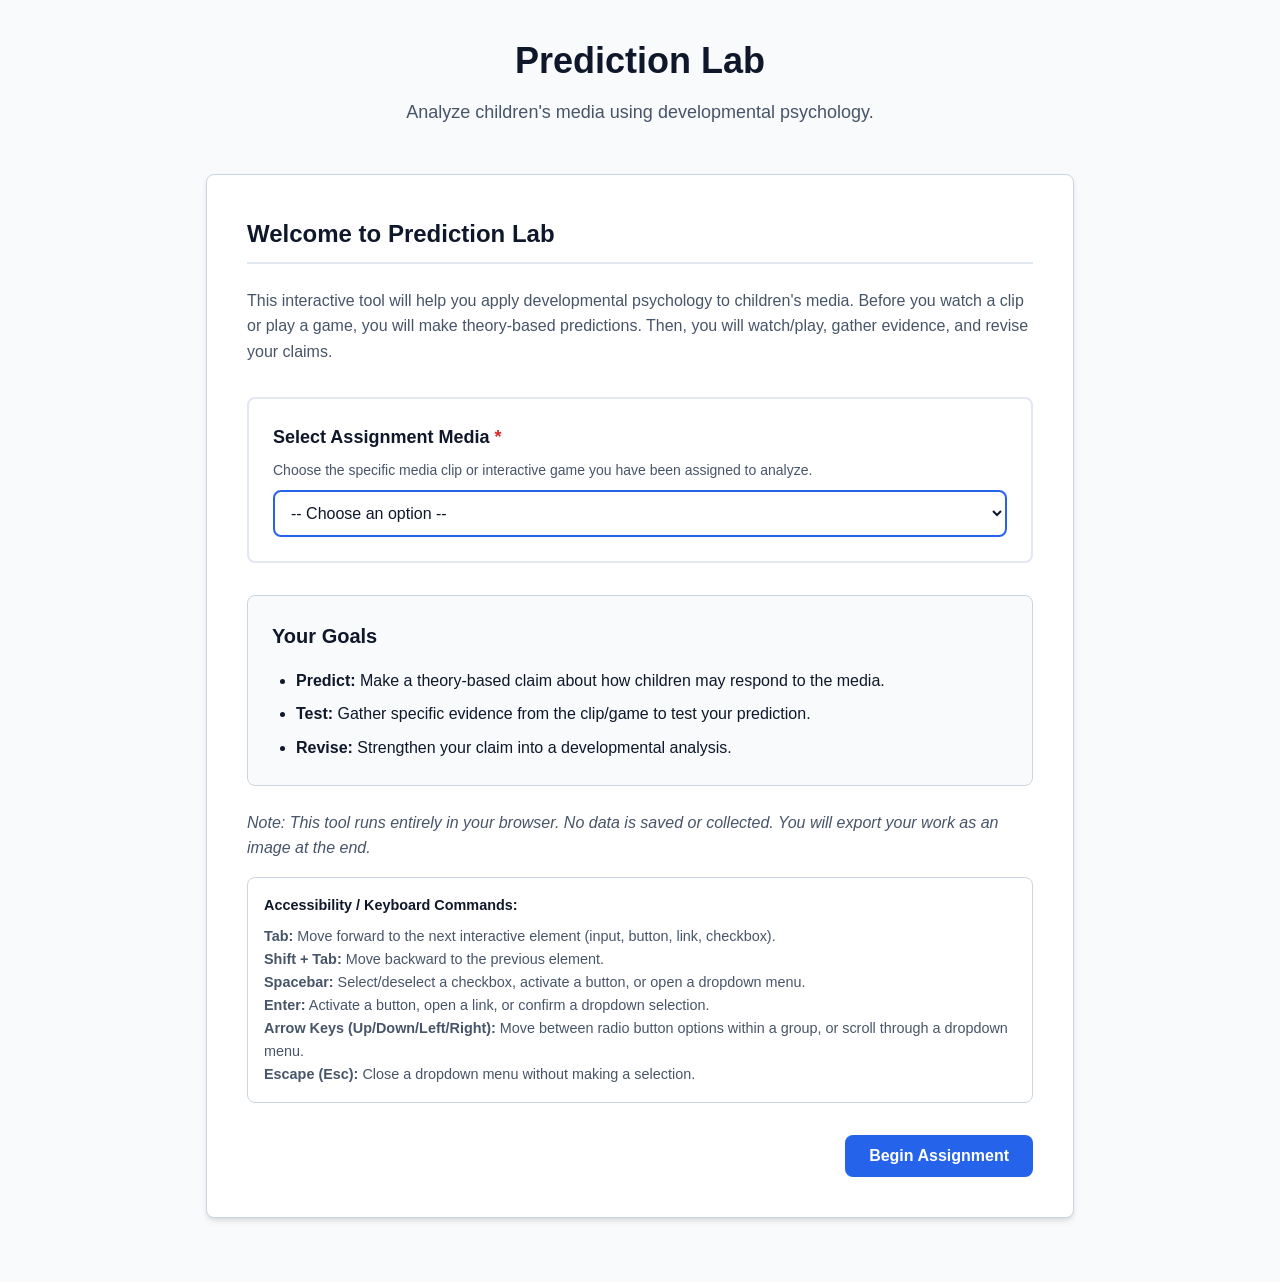
==== index.html @ ce00f53b "Files Upload" ====
<!DOCTYPE html>
<html lang="en">
<head>
    <meta charset="UTF-8">
    <meta name="viewport" content="width=device-width, initial-scale=1.0">
    <title>Prediction Lab</title>
    <!-- html2canvas for PNG export only -->
    <script src="https://cdnjs.cloudflare.com/ajax/libs/html2canvas/1.4.1/html2canvas.min.js"></script>
    <!-- Link to external CSS -->
    <link rel="stylesheet" href="style.css">
</head>
<body>

<div class="app-container">
    <header>
        <h1>Prediction Lab</h1>
        <p class="subtitle">Analyze children's media using developmental psychology.</p>
    </header>

    <div class="progress-container" id="progress-container" aria-hidden="true">
        <div class="progress-steps" id="progress-steps">
            <!-- Dynamically populated -->
        </div>
    </div>

    <main>
        <!-- STEP 1: Welcome -->
        <div class="panel active" id="step-1" role="region" aria-labelledby="h-step-1">
            <h2 id="h-step-1" class="step-focus-target" tabindex="-1">Welcome to Prediction Lab</h2>
            <p>This interactive tool will help you apply developmental psychology to children's media. Before you watch a clip or play a game, you will make theory-based predictions. Then, you will watch/play, gather evidence, and revise your claims.</p>
            
            <div style="background: var(--surface-color); padding: 1.5rem; border-radius: var(--radius); border: 2px solid var(--secondary); margin: 2rem 0;">
                <div class="form-group" style="margin-bottom: 0;">
                    <label for="preset-media" style="font-size: 1.125rem;">Select Assignment Media <span style="color:#dc2626" aria-hidden="true">*</span></label>
                    <p class="help-text">Choose the specific media clip or interactive game you have been assigned to analyze.</p>
                    <select id="preset-media" style="font-size: 1rem; padding: 0.75rem; border: 2px solid var(--primary); cursor: pointer;" required>
                        <option value="">-- Choose an option --</option>
                        <option value="https://youtu.be/9PnbKL3wuH4?si=Tb7ULTC36zRyKpB6">Sesame Street: Me Want It (But Me Wait)</option>
                        <option value="https://youtu.be/cUWum01nY-U?si=J4p_b-upvSkeBC2V">Dora the Explorer: Learn Spanish!</option>
                        <option value="https://pbskids.org/games/play/alma-on-the-case/1603521">Alma's Way: Alma On the Case</option>
                        <option value="custom">Other / Custom Media Link</option>
                    </select>
                </div>
            </div>

            <div style="background: var(--bg-color); padding: 1.5rem; border-radius: var(--radius); margin-bottom: 1.5rem; border: 1px solid var(--border);">
                <h3>Your Goals</h3>
                <ul style="margin-left: 1.5rem; color: var(--text-main);">
                    <li style="margin-bottom: 0.5rem;"><strong>Predict:</strong> Make a theory-based claim about how children may respond to the media.</li>
                    <li style="margin-bottom: 0.5rem;"><strong>Test:</strong> Gather specific evidence from the clip/game to test your prediction.</li>
                    <li><strong>Revise:</strong> Strengthen your claim into a developmental analysis.</li>
                </ul>
            </div>
            
            <p><em>Note: This tool runs entirely in your browser. No data is saved or collected. You will export your work as an image at the end.</em></p>

            <div style="background: var(--surface-color); padding: 1rem; border-radius: var(--radius); border: 1px solid var(--border); margin-bottom: 1.5rem; font-size: 0.9rem;">
                <strong>Accessibility / Keyboard Commands:</strong>
                <p style="margin-top: 0.5rem; margin-bottom: 0;">
                  <strong>Tab:</strong> Move forward to the next interactive element (input, button, link, checkbox).<br>
                  <strong>Shift + Tab:</strong> Move backward to the previous element.<br>
                  <strong>Spacebar:</strong> Select/deselect a checkbox, activate a button, or open a dropdown menu.<br>
                  <strong>Enter:</strong> Activate a button, open a link, or confirm a dropdown selection.<br>
                  <strong>Arrow Keys (Up/Down/Left/Right):</strong> Move between radio button options within a group, or scroll through a dropdown menu.<br>
                  <strong>Escape (Esc):</strong> Close a dropdown menu without making a selection.
                </p>
            </div>
            
            <div class="btn-group right">
                <button class="btn-primary" onclick="beginAssignment()">Begin Assignment</button>
            </div>
        </div>

        <!-- STEP 2: Clip Setup -->
        <div class="panel" id="step-2" role="region" aria-labelledby="h-step-2">
            <h2 id="h-step-2" class="step-focus-target" tabindex="-1">Media Setup</h2>
            <p>Enter the details of the media clip or game you are analyzing.</p>
            
            <div class="form-group">
                <label for="show-title">Show / Game Title <span style="color:#dc2626" aria-hidden="true">*</span></label>
                <input type="text" id="show-title" placeholder="e.g., Sesame Street or Alma's Way" required>
            </div>
            
            <div class="form-group">
                <label for="clip-title">Episode or Specific Mini-Game</label>
                <input type="text" id="clip-title" placeholder="e.g., Cookie Monster Learns to Share">
            </div>

            <div class="form-group">
                <label for="yt-url">Media URL (YouTube or Game Link) <span style="color:#dc2626" aria-hidden="true">*</span></label>
                <span class="help-text">Paste the full link. Do not open or watch it yet!</span>
                <input type="url" id="yt-url" placeholder="https://..." required>
            </div>

            <div style="display: flex; gap: 1rem; flex-wrap: wrap;">
                <div class="form-group" style="flex: 1; min-width: 200px;">
                    <label for="age-group">Intended Age Group <span style="color:#dc2626" aria-hidden="true">*</span></label>
                    <input type="text" id="age-group" placeholder="e.g., Preschoolers (3-5 years)" required>
                </div>
                <div class="form-group" style="flex: 1; min-width: 200px;">
                    <label for="clip-length">Approximate Length</label>
                    <input type="text" id="clip-length" placeholder="e.g., 3 minutes">
                </div>
            </div>

            <div class="form-group">
                <label for="clip-context">Brief Context</label>
                <span class="help-text">What is the basic premise of this media or character? (1-2 sentences)</span>
                <textarea id="clip-context" placeholder="Enter brief context here..."></textarea>
            </div>

            <div class="btn-group">
                <button class="btn-secondary" onclick="prevStep(1)">Back</button>
                <button class="btn-primary" onclick="validateAndNext(2, 3)">Continue to Predictions</button>
            </div>
        </div>

        <!-- STEP 3: Pre-Viewing Predictions -->
        <div class="panel" id="step-3" role="region" aria-labelledby="h-step-3">
            <h2 id="h-step-3" class="step-focus-target" tabindex="-1">Pre-Viewing Predictions</h2>
            <div class="yt-reminder">
                <svg width="24" height="24" viewBox="0 0 24 24" fill="none" stroke="currentColor" stroke-width="2" stroke-linecap="round" stroke-linejoin="round"><path d="M10.29 3.86L1.82 18a2 2 0 0 0 1.71 3h16.94a2 2 0 0 0 1.71-3L13.71 3.86a2 2 0 0 0-3.42 0z"></path><line x1="12" y1="9" x2="12" y2="13"></line><line x1="12" y1="17" x2="12.01" y2="17"></line></svg>
                Important: Complete these predictions based on the title and context BEFORE watching or playing.
            </div>
            
            <p>Based on what you know about the intended age group and the premise, make your predictions.</p>

            <div class="form-group">
                <label for="pred-teach">1. What is this media likely trying to teach, support, or communicate?</label>
                <textarea id="pred-teach" class="coached-input" placeholder="The creators likely want children to learn..."></textarea>
                <div class="coaching-cue" aria-live="polite"></div>
            </div>

            <div class="form-group">
                <label for="pred-attention">2. What parts of the media are children likely to pay the most attention to?</label>
                <textarea id="pred-attention" class="coached-input" placeholder="Children will probably focus on..."></textarea>
                <div class="coaching-cue" aria-live="polite"></div>
            </div>

            <div class="form-group">
                <label for="pred-learn">3. What might children learn correctly from this experience?</label>
                <textarea id="pred-learn" class="coached-input" placeholder="They are likely to successfully grasp..."></textarea>
                <div class="coaching-cue" aria-live="polite"></div>
            </div>

            <div class="form-group">
                <label for="pred-miss">4. What might children misunderstand, miss, or oversimplify?</label>
                <textarea id="pred-miss" class="coached-input" placeholder="Because of their developmental stage, they might misunderstand..."></textarea>
                <div class="coaching-cue" aria-live="polite"></div>
            </div>

            <div class="btn-group">
                <button class="btn-secondary" onclick="prevStep(2)">Back</button>
                <button class="btn-primary" onclick="validateAndNext(3, 4)">Ready to Watch/Play</button>
            </div>
        </div>

        <!-- STEP 4: Watch Step -->
        <div class="panel" id="step-4" role="region" aria-labelledby="h-step-4">
            <h2 id="h-step-4" class="step-focus-target" tabindex="-1">Experience the Media</h2>
            
            <div class="yt-preview" id="yt-preview-container">
                <h3 id="display-show-title">Show Title</h3>
                <p id="display-clip-title" style="margin-bottom: 1.5rem;"></p>
                <img id="yt-thumbnail" src="" alt="Thumbnail Preview" style="display:none;">
                <br>
                <button class="btn-outline" onclick="openMedia()" id="btn-open-media">
                    <svg style="vertical-align: middle; margin-right: 8px;" width="20" height="20" viewBox="0 0 24 24" fill="currentColor"><path d="M23.498 6.186a3.016 3.016 0 0 0-2.122-2.136C19.505 3.545 12 3.545 12 3.545s-7.505 0-9.377.505A3.017 3.017 0 0 0 .502 6.186C0 8.07 0 12 0 12s0 3.93.502 5.814a3.016 3.016 0 0 0 2.122 2.136c1.871.505 9.376.505 9.376.505s7.505 0 9.377-.505a3.015 3.015 0 0 0 2.122-2.136C24 15.93 24 12 24 12s0-3.93-.502-5.814zM9.545 15.568V8.432L15.818 12l-6.273 3.568z"/></svg>
                    Open Media Link <span class="sr-only">(opens in a new tab)</span>
                </button>
            </div>

            <div class="checkbox-wrapper">
                <input type="checkbox" id="watched-confirm">
                <label for="watched-confirm"><strong>I have viewed or played the media completely</strong> and I am ready to analyze it using a developmental lens.</label>
            </div>

            <div class="btn-group">
                <button class="btn-secondary" onclick="prevStep(3)">Back</button>
                <button class="btn-primary" onclick="validateWatchAndNext()">Continue to Theory Lens</button>
            </div>
        </div>

        <!-- STEP 5: Theory Lens -->
        <div class="panel" id="step-5" role="region" aria-labelledby="h-step-5">
            <h2 id="h-step-5" class="step-focus-target" tabindex="-1">Select Theory Lens</h2>
            <p>Select <strong>one or two</strong> developmental concepts that are most relevant to analyzing this media.</p>
            
            <div class="theory-grid" id="theory-grid">
                <!-- Populated by JS -->
            </div>

            <div class="btn-group">
                <button class="btn-secondary" onclick="prevStep(4)">Back</button>
                <button class="btn-primary" onclick="validateTheoryAndNext()">Continue to Evidence</button>
            </div>
        </div>

        <!-- STEP 6: Evidence Collection -->
        <div class="panel" id="step-6" role="region" aria-labelledby="h-step-6">
            <h2 id="h-step-6" class="step-focus-target" tabindex="-1">Evidence Collection</h2>
            <p>Identify specific moments in the media that connect to your chosen theory lenses. Ask yourself: <em>Does this moment support or challenge my original predictions?</em></p>
            
            <div id="evidence-container" class="evidence-list">
                <!-- Dynamic Evidence Cards Go Here -->
            </div>

            <button class="btn-outline" style="margin-top: 1.5rem; width: 100%; border-style: dashed;" onclick="addEvidenceCard()">+ Add Another Piece of Evidence</button>

            <div class="btn-group">
                <button class="btn-secondary" onclick="prevStep(5)">Back</button>
                <button class="btn-primary" onclick="nextStep(7)">Continue to Revision</button>
            </div>
        </div>

        <!-- STEP 7: Prediction Check & Revision -->
        <div class="panel" id="step-7" role="region" aria-labelledby="h-step-7">
            <h2 id="h-step-7" class="step-focus-target" tabindex="-1">Prediction Check & Revision</h2>
            <p>Review your initial predictions against the evidence you just gathered. Select a status and provide a brief explanation for how your thinking has evolved.</p>

            <div id="revision-container">
                <!-- Dynamically populated based on Step 3 -->
            </div>

            <div class="btn-group">
                <button class="btn-secondary" onclick="prevStep(6)">Back</button>
                <button class="btn-primary" onclick="nextStep(8)">Continue to Synthesis</button>
            </div>
        </div>

        <!-- STEP 8: Final Synthesis & Export -->
        <div class="panel" id="step-8" role="region" aria-labelledby="h-step-8">
            <h2 id="h-step-8" class="step-focus-target" tabindex="-1">Final Synthesis</h2>
            <p>Synthesize your analysis into a final conclusion.</p>

            <div class="form-group">
                <label for="synth-takeaway">Based on your evidence, what is a child most likely to take away from this media?</label>
                <textarea id="synth-takeaway" class="coached-input"></textarea>
                <div class="coaching-cue" aria-live="polite"></div>
            </div>

            <div class="form-group">
                <label for="synth-impact">What is the likely emotional, attentional, or learning impact?</label>
                <textarea id="synth-impact" class="coached-input"></textarea>
                <div class="coaching-cue" aria-live="polite"></div>
            </div>

            <div class="form-group">
                <label for="synth-limitation">What is one possible limitation, confusion point, or missed opportunity in the media?</label>
                <textarea id="synth-limitation" class="coached-input"></textarea>
                <div class="coaching-cue" aria-live="polite"></div>
            </div>

            <div class="form-group">
                <label for="synth-effectiveness">Overall, how developmentally effective is this for its intended audience?</label>
                <textarea id="synth-effectiveness" class="coached-input"></textarea>
                <div class="coaching-cue" aria-live="polite"></div>
            </div>

            <div class="form-group">
                <label for="synth-change">What is one change that would make the media more developmentally effective?</label>
                <textarea id="synth-change" class="coached-input"></textarea>
                <div class="coaching-cue" aria-live="polite"></div>
            </div>

            <div style="background: #eff6ff; padding: 1.5rem; border-radius: var(--radius); border: 1px solid var(--primary); text-align: center; margin-top: 2rem;">
                <h3 style="color: var(--primary);">Assignment Complete!</h3>
                <p>Review your answers above. When you are ready, export your analysis as a polished image file to submit.</p>
                <button class="btn-primary" style="font-size: 1.125rem; padding: 1rem 2rem;" onclick="generateExport()" id="btn-export">Export as PNG</button>
            </div>

            <div class="btn-group">
                <button class="btn-secondary" onclick="prevStep(7)">Back</button>
            </div>
        </div>
    </main>

    <!-- Hidden Export Template for html2canvas -->
    <div id="export-view" aria-hidden="true">
        <div class="export-header">
            <div class="export-title">Prediction Lab Analysis</div>
            <div class="export-meta" id="ex-show"><strong>Show / Game:</strong> <span></span></div>
            <div class="export-meta" id="ex-clip"><strong>Clip / Detail:</strong> <span></span></div>
            <div class="export-meta" id="ex-url"><strong>URL:</strong> <span></span></div>
            <div class="export-meta" id="ex-age"><strong>Target Age:</strong> <span></span></div>
            <div class="export-meta" id="ex-context"><strong>Context:</strong> <span></span></div>
        </div>

        <div class="export-section">
            <div class="export-h2">1. Pre-Viewing Predictions vs. Revisions</div>
            <div id="ex-revisions-container"></div>
        </div>

        <div class="export-section">
            <div class="export-h2">2. Selected Theory Lenses</div>
            <div id="ex-theories" style="margin-bottom: 10px;"></div>
        </div>

        <div class="export-section">
            <div class="export-h2">3. Gathered Evidence</div>
            <div id="ex-evidence-container"></div>
        </div>

        <div class="export-section">
            <div class="export-h2">4. Final Synthesis</div>
            <div class="export-qa">
                <div class="export-q">Likely Takeaway:</div>
                <div class="export-a" id="ex-takeaway"></div>
            </div>
            <div class="export-qa">
                <div class="export-q">Developmental Impact:</div>
                <div class="export-a" id="ex-impact"></div>
            </div>
            <div class="export-qa">
                <div class="export-q">Limitation / Missed Opportunity:</div>
                <div class="export-a" id="ex-limitation"></div>
            </div>
            <div class="export-qa">
                <div class="export-q">Overall Effectiveness:</div>
                <div class="export-a" id="ex-effectiveness"></div>
            </div>
            <div class="export-qa">
                <div class="export-q">Suggested Change:</div>
                <div class="export-a" id="ex-change"></div>
            </div>
        </div>
    </div>
</div>

<!-- Link to external JavaScript -->
<script src="script.js"></script>
</body>
</html>
---- style.css ----
:root {
    /* Colors: Academic, warm, modern */
    --bg-color: #f8fafc;
    --surface-color: #ffffff;
    --text-main: #0f172a;
    --text-muted: #475569;
    --primary: #2563eb;
    --primary-hover: #1d4ed8;
    --secondary: #e2e8f0;
    --secondary-hover: #cbd5e1;
    --accent: #0ea5e9;
    --success: #047857; /* Darkened for WCAG AA contrast readability */
    --warning: #b45309; /* Darkened for WCAG AA contrast readability */
    --border: #cbd5e1;
    --focus-ring: rgba(37, 99, 235, 0.5);
    --radius: 8px;
    --shadow: 0 4px 6px -1px rgba(0, 0, 0, 0.1), 0 2px 4px -1px rgba(0, 0, 0, 0.06);
    --font-family: -apple-system, BlinkMacSystemFont, "Segoe UI", Roboto, Helvetica, Arial, sans-serif;
}

* { box-sizing: border-box; margin: 0; padding: 0; }

body {
    font-family: var(--font-family);
    background-color: var(--bg-color);
    color: var(--text-main);
    line-height: 1.6;
    -webkit-font-smoothing: antialiased;
}

/* Layout & Container */
.app-container {
    max-width: 900px;
    margin: 0 auto;
    padding: 2rem 1rem;
    min-height: 100vh;
    display: flex;
    flex-direction: column;
}

header {
    text-align: center;
    margin-bottom: 2rem;
}

h1 { font-size: 2.25rem; font-weight: 700; color: var(--text-main); margin-bottom: 0.5rem; }
h2 { font-size: 1.5rem; font-weight: 600; margin-bottom: 1.5rem; color: var(--text-main); border-bottom: 2px solid var(--secondary); padding-bottom: 0.5rem;}
h3 { font-size: 1.25rem; font-weight: 600; margin-bottom: 1rem; color: var(--text-main); }
p { margin-bottom: 1rem; color: var(--text-muted); }

.subtitle { font-size: 1.125rem; color: var(--text-muted); }

/* Progress Indicator */
.progress-container {
    display: none; /* hidden on welcome screen */
    margin-bottom: 2rem;
    background: var(--surface-color);
    padding: 1rem;
    border-radius: var(--radius);
    box-shadow: var(--shadow);
    border: 1px solid var(--border);
}
.progress-steps {
    display: flex;
    justify-content: space-between;
    position: relative;
}
.progress-steps::before {
    content: ''; position: absolute; top: 50%; left: 0; right: 0;
    height: 2px; background: var(--secondary); z-index: 1;
    transform: translateY(-50%);
}
.step-indicator {
    width: 32px; height: 32px; border-radius: 50%;
    background: var(--secondary); color: var(--text-muted);
    display: flex; align-items: center; justify-content: center;
    font-weight: bold; z-index: 2; position: relative;
    transition: all 0.3s ease;
}
.step-indicator.active { background: var(--primary); color: white; box-shadow: 0 0 0 4px var(--focus-ring); }
.step-indicator.completed { background: var(--success); color: white; }

/* Panels */
.panel {
    background: var(--surface-color);
    padding: 2.5rem;
    border-radius: var(--radius);
    box-shadow: var(--shadow);
    border: 1px solid var(--border);
    margin-bottom: 2rem;
    display: none;
    animation: fadeIn 0.4s ease;
}
.panel.active { display: block; }

@keyframes fadeIn { from { opacity: 0; transform: translateY(10px); } to { opacity: 1; transform: translateY(0); } }

/* Forms */
.form-group { margin-bottom: 1.5rem; }
label { display: block; font-weight: 600; margin-bottom: 0.5rem; color: var(--text-main); }
.help-text { font-size: 0.875rem; color: var(--text-muted); margin-bottom: 0.5rem; display: block; }

input[type="text"], input[type="url"], textarea, select {
    width: 100%; padding: 0.75rem;
    border: 1px solid var(--border); border-radius: var(--radius);
    font-family: inherit; font-size: 1rem; color: var(--text-main);
    transition: border-color 0.2s, box-shadow 0.2s;
    background: #fff;
}
textarea { resize: vertical; min-height: 100px; }
input:focus, textarea:focus, select:focus {
    outline: none; border-color: var(--primary);
    box-shadow: 0 0 0 3px var(--focus-ring);
}

/* Buttons */
.btn-group { display: flex; justify-content: space-between; gap: 1rem; margin-top: 2rem; }
.btn-group.right { justify-content: flex-end; }

button {
    padding: 0.75rem 1.5rem; font-size: 1rem; font-weight: 600;
    border-radius: var(--radius); border: none; cursor: pointer;
    transition: all 0.2s ease; font-family: inherit;
}
button:focus-visible { outline: none; box-shadow: 0 0 0 3px var(--focus-ring); }

.btn-primary { background: var(--primary); color: white; }
.btn-primary:hover { background: var(--primary-hover); }

.btn-secondary { background: var(--secondary); color: var(--text-main); }
.btn-secondary:hover { background: var(--secondary-hover); }

.btn-outline { background: transparent; border: 2px solid var(--border); color: var(--text-main); }
.btn-outline:hover { border-color: var(--primary); color: var(--primary); }

/* Coaching Feedback */
.coaching-cue {
    font-size: 0.875rem; color: var(--primary);
    background: #eff6ff; padding: 0.5rem 0.75rem;
    border-radius: var(--radius); margin-top: 0.5rem;
    border-left: 3px solid var(--primary);
    display: none; animation: fadeIn 0.3s ease;
}

/* Theory Cards */
.theory-grid { display: grid; grid-template-columns: repeat(auto-fill, minmax(250px, 1fr)); gap: 1rem; margin-bottom: 1.5rem; }
.theory-card {
    border: 2px solid var(--border); border-radius: var(--radius);
    padding: 1rem; cursor: pointer; transition: all 0.2s;
    background: var(--surface-color); position: relative;
}
.theory-card:hover { border-color: var(--primary); }
.theory-card.selected { border-color: var(--primary); background: #eff6ff; box-shadow: 0 0 0 1px var(--primary); }

/* Keyboard Focus state for accessibility */
.theory-card:focus-within { border-color: var(--primary); box-shadow: 0 0 0 3px var(--focus-ring); }

.theory-card h4 { font-size: 1rem; margin-bottom: 0.25rem; display: flex; align-items: center; justify-content: space-between; }
.theory-card input[type="checkbox"] { position: absolute; opacity: 0; }
.theory-card input[type="checkbox"]:focus-visible + h4 { text-decoration: underline; color: var(--primary); }
.theory-details { font-size: 0.875rem; color: var(--text-muted); margin-top: 0.5rem; }

/* Evidence Cards */
.evidence-list { display: flex; flex-direction: column; gap: 1.5rem; }
.evidence-card {
    background: var(--bg-color); border: 1px solid var(--border);
    border-radius: var(--radius); padding: 1.5rem; position: relative;
}
.remove-evidence {
    position: absolute; top: 1rem; right: 1rem;
    background: #fee2e2; color: #dc2626; border: none;
    border-radius: var(--radius); padding: 0.25rem 0.5rem;
    font-size: 0.875rem; cursor: pointer;
}
.remove-evidence:hover { background: #fca5a5; }

/* Radios */
fieldset { border: none; margin-bottom: 1.5rem; }
legend { font-weight: 600; margin-bottom: 0.5rem; color: var(--text-main); }
.radio-group { display: flex; gap: 1.5rem; flex-wrap: wrap; }
.radio-label { display: flex; align-items: center; gap: 0.5rem; cursor: pointer; font-size: 0.95rem; }
.radio-label input[type="radio"] { width: 1.2rem; height: 1.2rem; accent-color: var(--primary); }

/* YouTube Preview */
.yt-preview {
    background: var(--bg-color); border: 1px solid var(--border);
    border-radius: var(--radius); padding: 1.5rem; text-align: center;
    margin-bottom: 1.5rem;
}
.yt-preview img {
    max-width: 100%; height: auto; border-radius: var(--radius);
    box-shadow: var(--shadow); margin-bottom: 1rem; max-height: 240px; object-fit: cover;
}
.yt-reminder { color: var(--warning); font-weight: 600; display: flex; align-items: center; justify-content: center; gap: 0.5rem; margin-bottom: 1.5rem; background: #fffbeb; padding: 1rem; border-radius: var(--radius); border-left: 4px solid var(--warning); }

/* Revision Section */
.revision-card {
    border-left: 4px solid var(--primary); background: var(--bg-color);
    padding: 1.5rem; margin-bottom: 1.5rem; border-radius: 0 var(--radius) var(--radius) 0;
}
.original-pred { font-style: italic; color: var(--text-muted); margin-bottom: 1rem; background: #fff; padding: 1rem; border-radius: var(--radius); border: 1px dashed var(--border); }

/* Checkbox wrapper */
.checkbox-wrapper { display: flex; align-items: flex-start; gap: 0.75rem; margin: 1.5rem 0; padding: 1rem; background: var(--surface-color); border: 1px solid var(--border); border-radius: var(--radius); }
.checkbox-wrapper input[type="checkbox"] { width: 1.5rem; height: 1.5rem; accent-color: var(--primary); margin-top: 0.1rem;}
.checkbox-wrapper label { margin-bottom: 0; font-weight: normal; cursor: pointer;}

/* Export view (Hidden by default, used for html2canvas) */
#export-view {
    position: absolute; left: -9999px; top: 0; width: 850px;
    background: #fff; color: #000; padding: 40px; font-family: var(--font-family);
}
.export-header { border-bottom: 2px solid #000; padding-bottom: 20px; margin-bottom: 30px; }
.export-section { margin-bottom: 30px; border-bottom: 1px solid #ddd; padding-bottom: 20px; }
.export-section:last-child { border-bottom: none; }
.export-title { font-size: 24px; font-weight: bold; margin-bottom: 10px; }
.export-meta { font-size: 14px; color: #555; margin-bottom: 5px; }
.export-h2 { font-size: 18px; font-weight: bold; margin-bottom: 15px; color: #000; }
.export-h3 { font-size: 16px; font-weight: bold; margin-bottom: 10px; color: #333; }
.export-qa { margin-bottom: 15px; }
.export-q { font-weight: bold; font-size: 14px; margin-bottom: 5px; color: #444; }
.export-a { font-size: 14px; padding-left: 15px; border-left: 3px solid #ccc; }
.export-evidence { background: #f9f9f9; padding: 15px; border: 1px solid #eee; margin-bottom: 10px; page-break-inside: avoid; }
.export-evidence-row { display: flex; margin-bottom: 5px; font-size: 14px; }
.export-evidence-label { font-weight: bold; width: 120px; flex-shrink: 0; }
.export-pill { display: inline-block; padding: 3px 8px; background: #eee; border-radius: 4px; font-size: 12px; margin-right: 5px; margin-bottom: 5px; border: 1px solid #ccc;}

/* Utilities */
.sr-only { position: absolute; width: 1px; height: 1px; padding: 0; margin: -1px; overflow: hidden; clip: rect(0, 0, 0, 0); white-space: nowrap; border-width: 0; }

/* Focus management for accessibility */
.step-focus-target:focus { outline: none; }
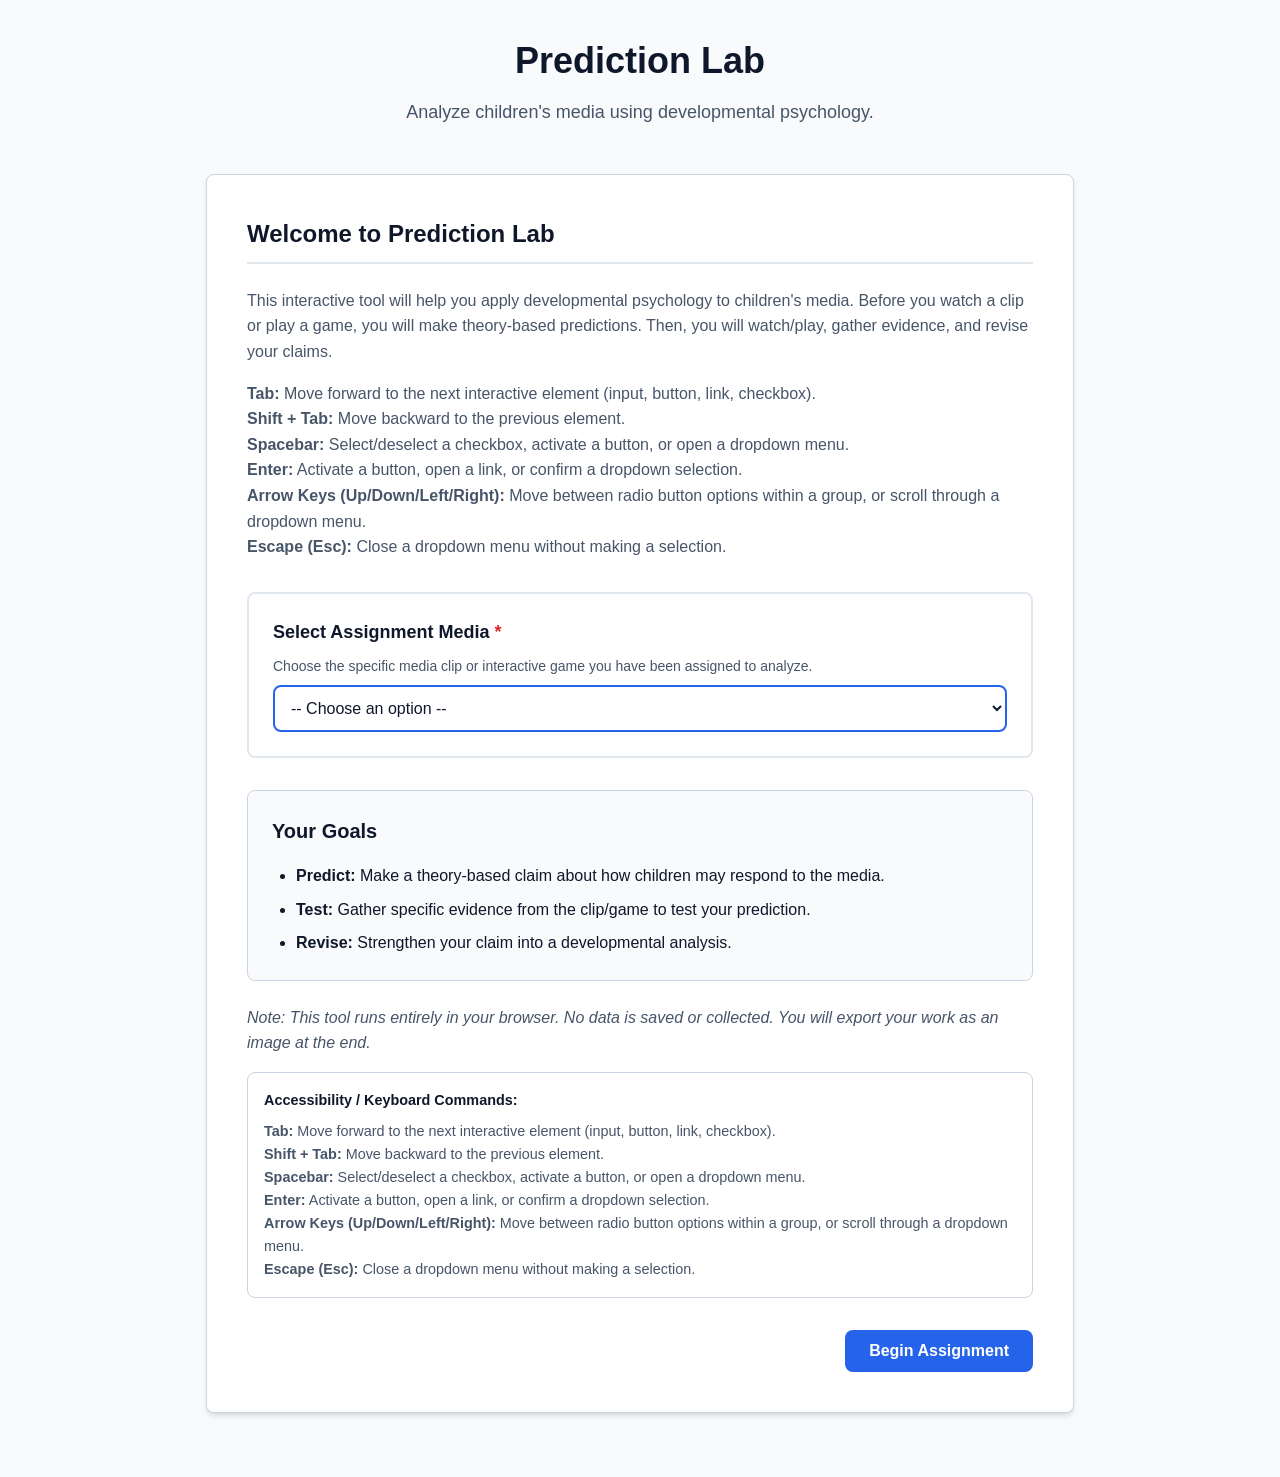
==== commit 97e06f3c: "Update index.html Keyboard-only commands" ====
--- a/index.html
+++ b/index.html
@@ -28,17 +28,25 @@
         <div class="panel active" id="step-1" role="region" aria-labelledby="h-step-1">
             <h2 id="h-step-1" class="step-focus-target" tabindex="-1">Welcome to Prediction Lab</h2>
             <p>This interactive tool will help you apply developmental psychology to children's media. Before you watch a clip or play a game, you will make theory-based predictions. Then, you will watch/play, gather evidence, and revise your claims.</p>
-            
+            <p>
+            <strong>Tab:</strong> Move forward to the next interactive element (input, button, link, checkbox).<br>
+            <strong>Shift + Tab:</strong> Move backward to the previous element.<br>
+            <strong>Spacebar:</strong> Select/deselect a checkbox, activate a button, or open a dropdown menu.<br>
+            <strong>Enter:</strong> Activate a button, open a link, or confirm a dropdown selection.<br>
+            <strong>Arrow Keys (Up/Down/Left/Right):</strong> Move between radio button options within a group, or scroll through a dropdown menu.<br>
+            <strong>Escape (Esc):</strong> Close a dropdown menu without making a selection.
+           </p>
             <div style="background: var(--surface-color); padding: 1.5rem; border-radius: var(--radius); border: 2px solid var(--secondary); margin: 2rem 0;">
                 <div class="form-group" style="margin-bottom: 0;">
                     <label for="preset-media" style="font-size: 1.125rem;">Select Assignment Media <span style="color:#dc2626" aria-hidden="true">*</span></label>
                     <p class="help-text">Choose the specific media clip or interactive game you have been assigned to analyze.</p>
                     <select id="preset-media" style="font-size: 1rem; padding: 0.75rem; border: 2px solid var(--primary); cursor: pointer;" required>
                         <option value="">-- Choose an option --</option>
-                        <option value="https://youtu.be/9PnbKL3wuH4?si=Tb7ULTC36zRyKpB6">Sesame Street: Me Want It (But Me Wait)</option>
+<option value="https://youtu.be/9PnbKL3wuH4?si=Tb7ULTC36zRyKpB6">Sesame Street: Me Want It (But Me Wait)</option>
                         <option value="https://youtu.be/cUWum01nY-U?si=J4p_b-upvSkeBC2V">Dora the Explorer: Learn Spanish!</option>
                         <option value="https://pbskids.org/games/play/alma-on-the-case/1603521">Alma's Way: Alma On the Case</option>
-                        <option value="custom">Other / Custom Media Link</option>
+                        <option value="https://pbskids.org/games/play/world-rescue/1217012">Wild Kratts: World Rescue</option>
+                         <option value="https://pbskids.org/games/play/cyber-sound-quest/1478988">Cyberchase: Cyber Sound Quest</option>
                     </select>
                 </div>
             </div>
@@ -330,4 +338,4 @@
 <!-- Link to external JavaScript -->
 <script src="script.js"></script>
 </body>
-</html>+</html>
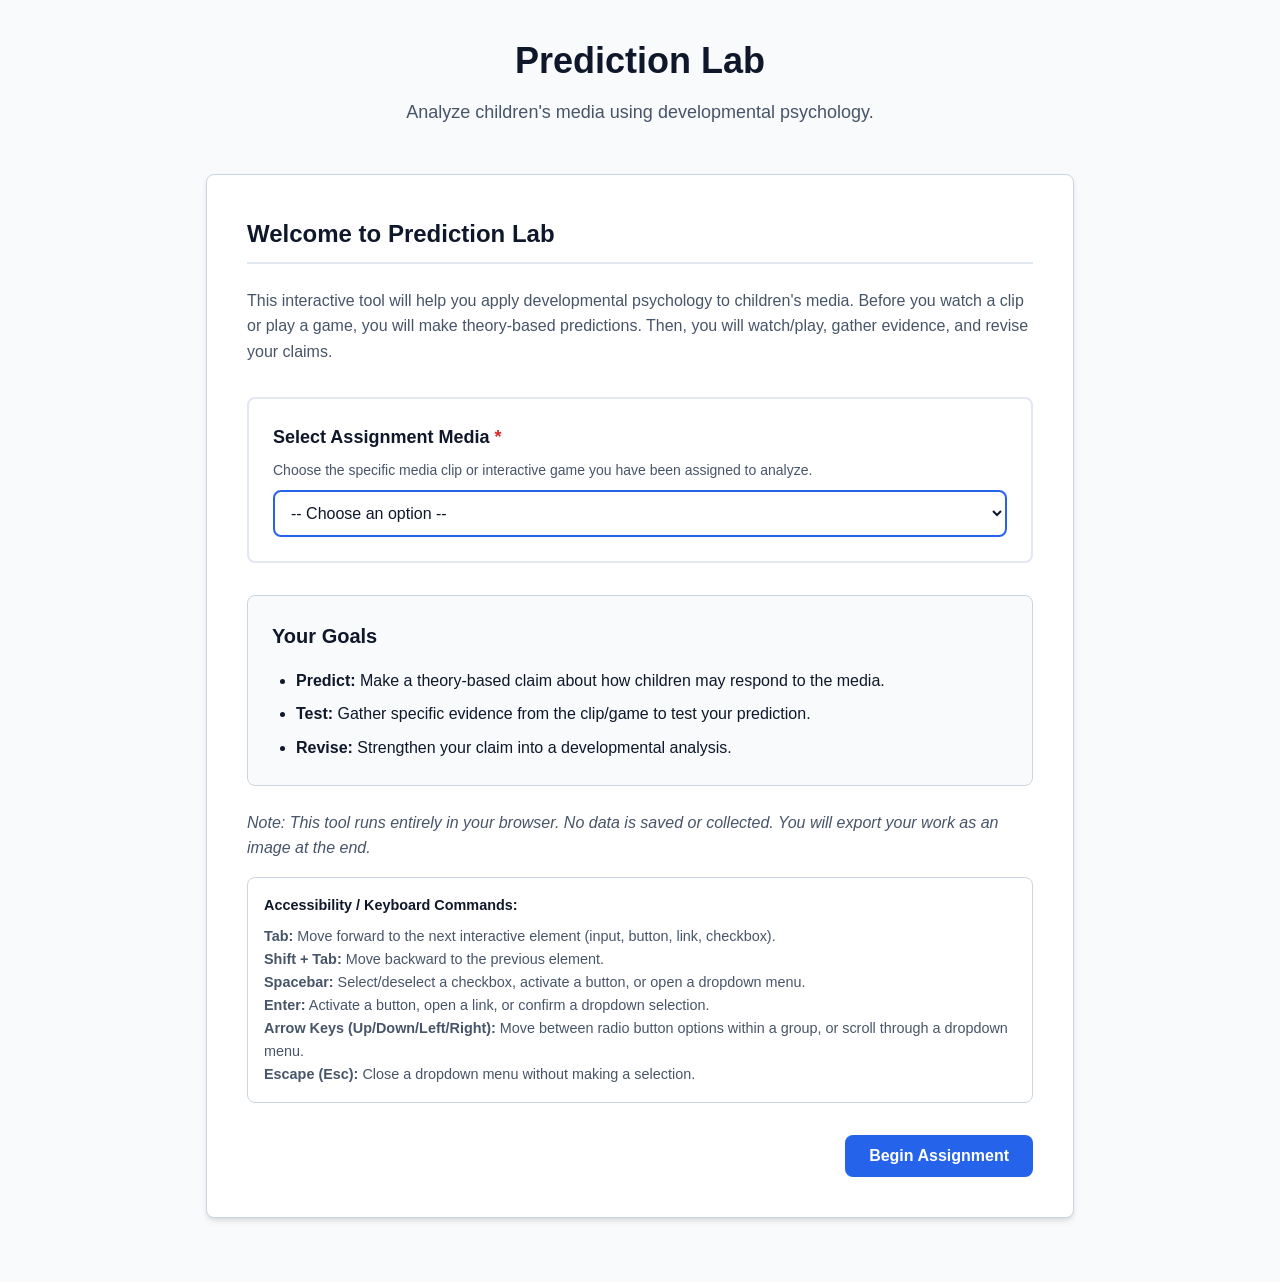
==== commit 313e634e: "Update index.html removed a duplicate keyboard navigation instruciton" ====
--- a/index.html
+++ b/index.html
@@ -28,14 +28,6 @@
         <div class="panel active" id="step-1" role="region" aria-labelledby="h-step-1">
             <h2 id="h-step-1" class="step-focus-target" tabindex="-1">Welcome to Prediction Lab</h2>
             <p>This interactive tool will help you apply developmental psychology to children's media. Before you watch a clip or play a game, you will make theory-based predictions. Then, you will watch/play, gather evidence, and revise your claims.</p>
-            <p>
-            <strong>Tab:</strong> Move forward to the next interactive element (input, button, link, checkbox).<br>
-            <strong>Shift + Tab:</strong> Move backward to the previous element.<br>
-            <strong>Spacebar:</strong> Select/deselect a checkbox, activate a button, or open a dropdown menu.<br>
-            <strong>Enter:</strong> Activate a button, open a link, or confirm a dropdown selection.<br>
-            <strong>Arrow Keys (Up/Down/Left/Right):</strong> Move between radio button options within a group, or scroll through a dropdown menu.<br>
-            <strong>Escape (Esc):</strong> Close a dropdown menu without making a selection.
-           </p>
             <div style="background: var(--surface-color); padding: 1.5rem; border-radius: var(--radius); border: 2px solid var(--secondary); margin: 2rem 0;">
                 <div class="form-group" style="margin-bottom: 0;">
                     <label for="preset-media" style="font-size: 1.125rem;">Select Assignment Media <span style="color:#dc2626" aria-hidden="true">*</span></label>
